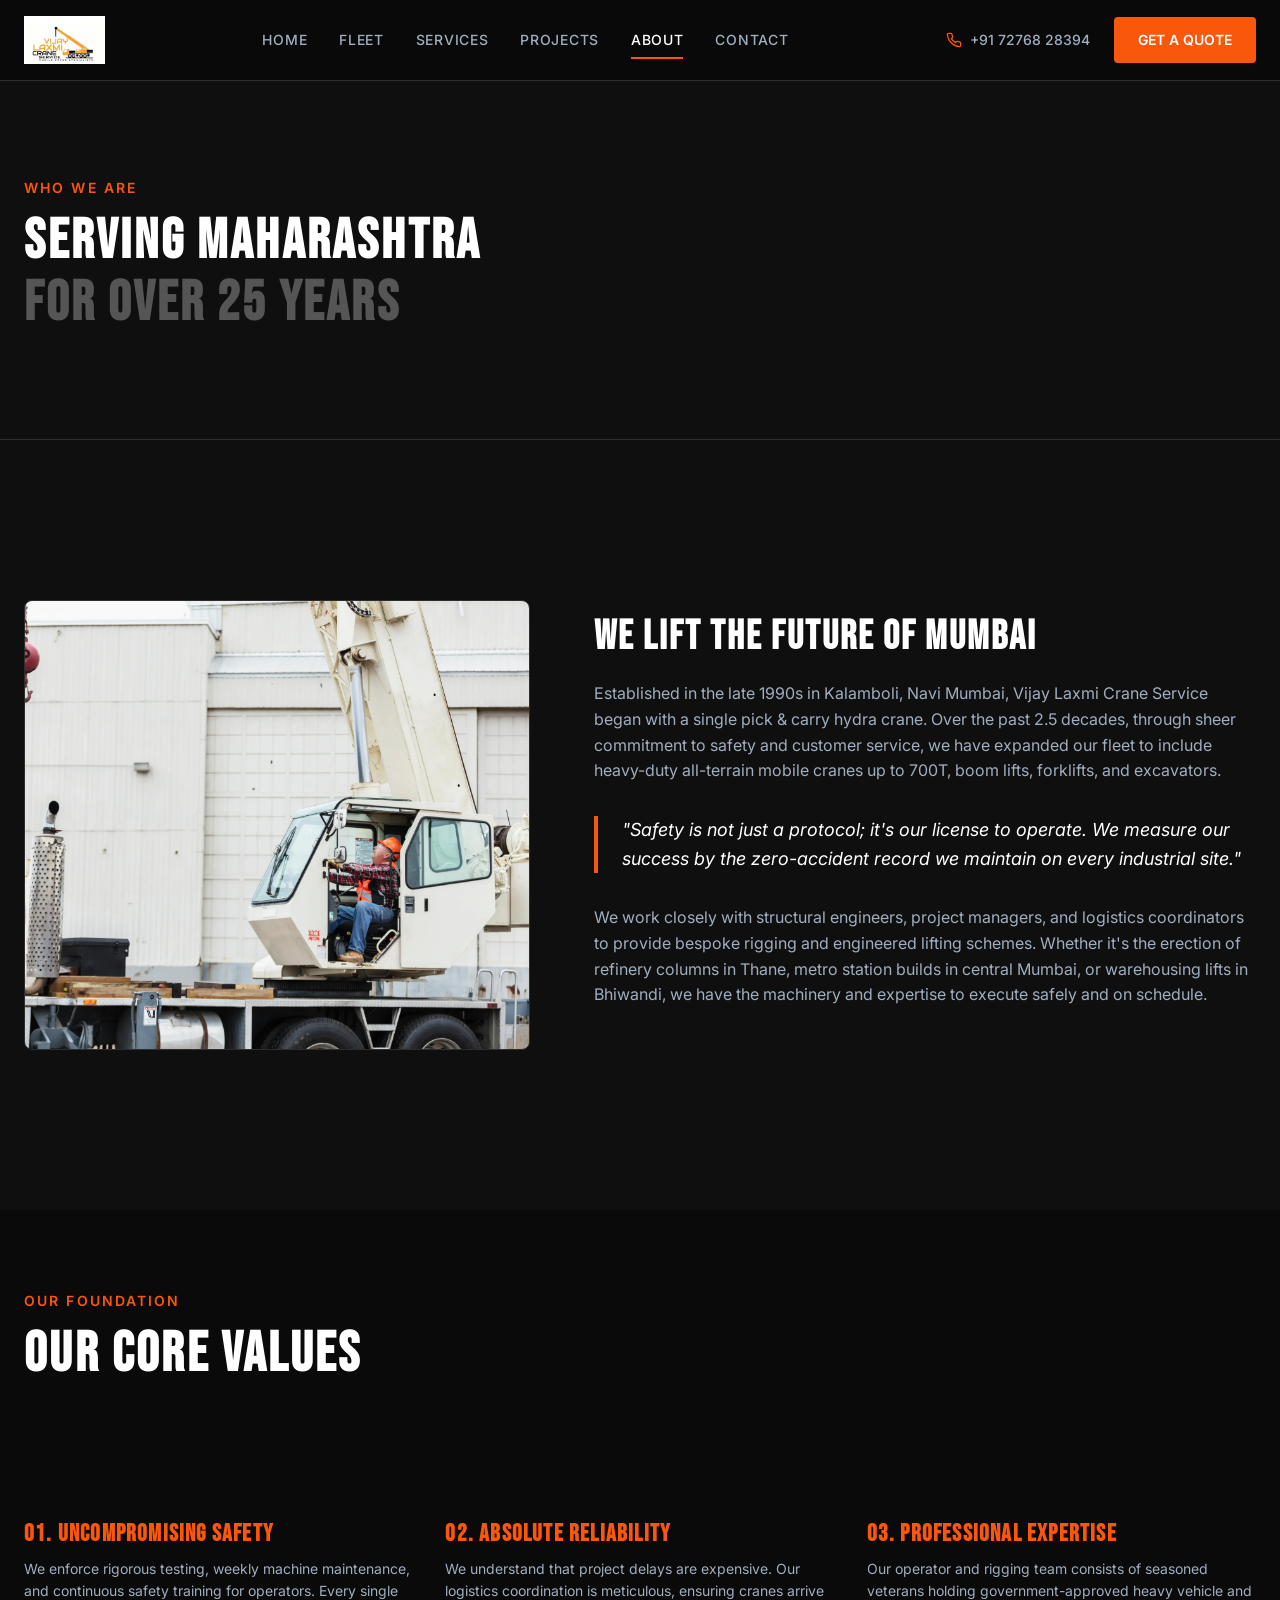
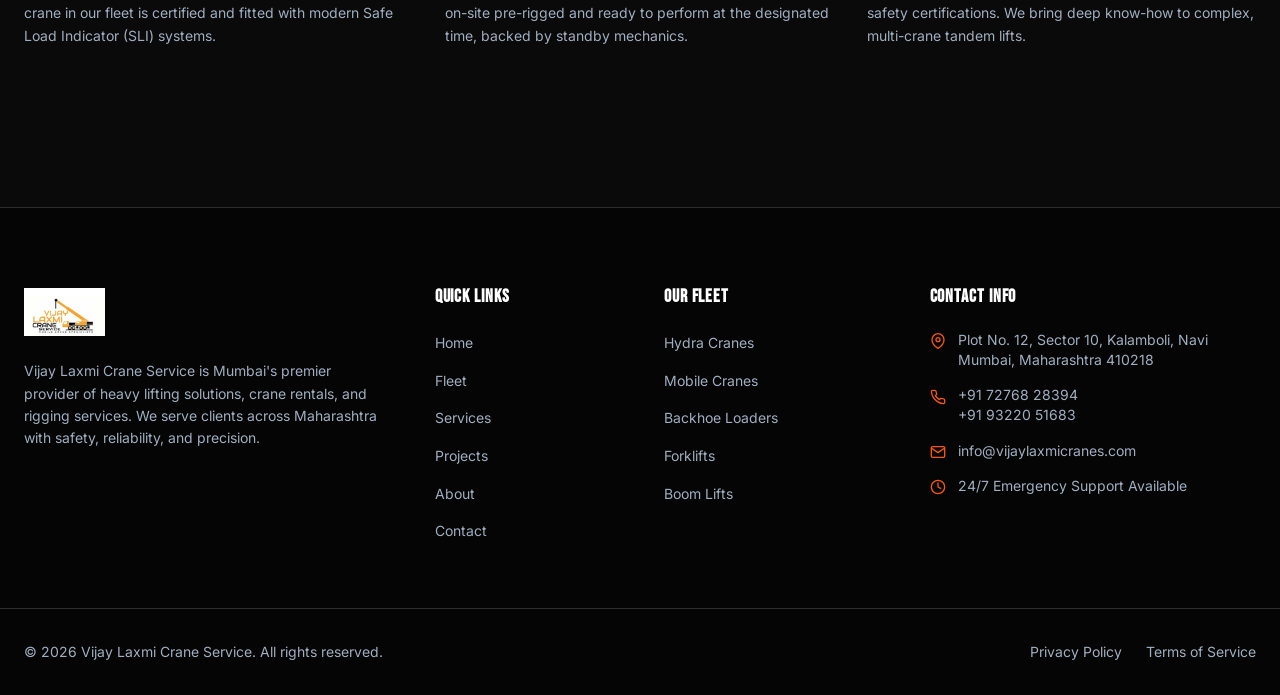
==== about.html @ 98cd4d0c "first commit" ====
<!DOCTYPE html>
<html lang="en">
<head>
    <meta charset="UTF-8">
    <meta name="viewport" content="width=device-width, initial-scale=1.0">
    <title>About Us — Vijay Laxmi Crane Service Mumbai</title>
    <meta name="description" content="Learn more about Vijay Laxmi Crane Service. Serving Mumbai & Maharashtra with premium crane hire and rigging solutions for over 25 years.">
    <link rel="stylesheet" href="style.css">
</head>
<body>

    <!-- Header -->
    <header>
        <div class="container header-container">
            <a href="index.html" class="logo-link">
                <img src="images/horizontal.png" alt="Vijay Laxmi Crane Service Logo">
            </a>
            
            <nav class="nav-menu">
                <a href="index.html" class="nav-link">Home</a>
                <a href="fleet.html" class="nav-link">Fleet</a>
                <a href="services.html" class="nav-link">Services</a>
                <a href="projects.html" class="nav-link">Projects</a>
                <a href="about.html" class="nav-link active">About</a>
                <a href="contact.html" class="nav-link">Contact</a>
            </nav>

            <div class="header-actions">
                <a href="tel:+917276828394" class="phone-link">
                    <svg xmlns="http://www.w3.org/2000/svg" width="16" height="16" viewBox="0 0 24 24" fill="none" stroke="currentColor" stroke-width="2" stroke-linecap="round" stroke-linejoin="round">
                        <path d="M22 16.92v3a2 2 0 0 1-2.18 2 19.79 19.79 0 0 1-8.63-3.07 19.5 19.5 0 0 1-6-6 19.79 19.79 0 0 1-3.07-8.67A2 2 0 0 1 4.11 2h3a2 2 0 0 1 2 1.72 12.84 12.84 0 0 0 .7 2.81 2 2 0 0 1-.45 2.11L8.09 9.91a16 16 0 0 0 6 6l1.27-1.27a2 2 0 0 1 2.11-.45 12.84 12.84 0 0 0 2.81.7A2 2 0 0 1 22 16.92z"></path>
                    </svg>
                    <span>+91 72768 28394</span>
                </a>
                <a href="contact.html" class="btn btn-primary hidden-md">Get a Quote</a>
                <button class="menu-toggle" aria-label="Toggle menu">
                    <span></span>
                    <span></span>
                    <span></span>
                </button>
            </div>
        </div>
    </header>

    <!-- Mobile Drawer Nav -->
    <div class="mobile-nav">
        <a href="index.html" class="nav-link">Home</a>
        <a href="fleet.html" class="nav-link">Fleet</a>
        <a href="services.html" class="nav-link">Services</a>
        <a href="projects.html" class="nav-link">Projects</a>
        <a href="about.html" class="nav-link active">About</a>
        <a href="contact.html" class="nav-link">Contact</a>
        <a href="contact.html" class="btn btn-primary">Get a Quote</a>
        <a href="tel:+917276828394" class="phone-link">
            <svg xmlns="http://www.w3.org/2000/svg" width="16" height="16" viewBox="0 0 24 24" fill="none" stroke="currentColor" stroke-width="2" stroke-linecap="round" stroke-linejoin="round">
                <path d="M22 16.92v3a2 2 0 0 1-2.18 2 19.79 19.79 0 0 1-8.63-3.07 19.5 19.5 0 0 1-6-6 19.79 19.79 0 0 1-3.07-8.67A2 2 0 0 1 4.11 2h3a2 2 0 0 1 2 1.72 12.84 12.84 0 0 0 .7 2.81 2 2 0 0 1-.45 2.11L8.09 9.91a16 16 0 0 0 6 6l1.27-1.27a2 2 0 0 1 2.11-.45 12.84 12.84 0 0 0 2.81.7A2 2 0 0 1 22 16.92z"></path>
            </svg>
            <span>+91 72768 28394</span>
        </a>
    </div>

    <!-- About Hero Section -->
    <section class="fleet-hero">
        <div class="container">
            <p class="section-subtitle">Who We Are</p>
            <h1 class="section-title">Serving Maharashtra<br><span>For Over 25 Years</span></h1>
        </div>
    </section>

    <!-- About Grid -->
    <section>
        <div class="container">
            <div class="about-grid">
                <div class="about-img-frame">
                    <img src="images/1455754923.webp" alt="Vijay Laxmi mobile crane in action">
                </div>
                <div class="about-info">
                    <h3>We Lift the Future of Mumbai</h3>
                    <p>Established in the late 1990s in Kalamboli, Navi Mumbai, Vijay Laxmi Crane Service began with a single pick & carry hydra crane. Over the past 2.5 decades, through sheer commitment to safety and customer service, we have expanded our fleet to include heavy-duty all-terrain mobile cranes up to 700T, boom lifts, forklifts, and excavators.</p>
                    
                    <blockquote>
                        "Safety is not just a protocol; it's our license to operate. We measure our success by the zero-accident record we maintain on every industrial site."
                    </blockquote>
                    
                    <p>We work closely with structural engineers, project managers, and logistics coordinators to provide bespoke rigging and engineered lifting schemes. Whether it's the erection of refinery columns in Thane, metro station builds in central Mumbai, or warehousing lifts in Bhiwandi, we have the machinery and expertise to execute safely and on schedule.</p>
                </div>
            </div>
        </div>
    </section>

    <!-- Core Values Section -->
    <section style="background-color: #0a0a0a;">
        <div class="container">
            <div class="text-center mb-14">
                <p class="section-subtitle">Our Foundation</p>
                <h2 class="section-title">Our Core Values</h2>
            </div>
            
            <div class="values-grid">
                <!-- Value 1 -->
                <div class="value-item">
                    <h4 class="text-primary">01. Uncompromising Safety</h4>
                    <p>We enforce rigorous testing, weekly machine maintenance, and continuous safety training for operators. Every single crane in our fleet is certified and fitted with modern Safe Load Indicator (SLI) systems.</p>
                </div>
                <!-- Value 2 -->
                <div class="value-item">
                    <h4 class="text-primary">02. absolute reliability</h4>
                    <p>We understand that project delays are expensive. Our logistics coordination is meticulous, ensuring cranes arrive on-site pre-rigged and ready to perform at the designated time, backed by standby mechanics.</p>
                </div>
                <!-- Value 3 -->
                <div class="value-item">
                    <h4 class="text-primary">03. Professional Expertise</h4>
                    <p>Our operator and rigging team consists of seasoned veterans holding government-approved heavy vehicle and safety certifications. We bring deep know-how to complex, multi-crane tandem lifts.</p>
                </div>
            </div>
        </div>
    </section>

    <!-- Footer -->
    <footer>
        <div class="container footer-grid">
            <div class="footer-col footer-col-about">
                <img src="images/horizontal.png" alt="Vijay Laxmi Crane Service">
                <p class="footer-about-text">Vijay Laxmi Crane Service is Mumbai's premier provider of heavy lifting solutions, crane rentals, and rigging services. We serve clients across Maharashtra with safety, reliability, and precision.</p>
            </div>
            
            <div class="footer-col">
                <h5>Quick Links</h5>
                <ul class="footer-links">
                    <li><a href="index.html">Home</a></li>
                    <li><a href="fleet.html">Fleet</a></li>
                    <li><a href="services.html">Services</a></li>
                    <li><a href="projects.html">Projects</a></li>
                    <li><a href="about.html">About</a></li>
                    <li><a href="contact.html">Contact</a></li>
                </ul>
            </div>

            <div class="footer-col">
                <h5>Our Fleet</h5>
                <ul class="footer-links">
                    <li><a href="fleet.html">Hydra Cranes</a></li>
                    <li><a href="fleet.html">Mobile Cranes</a></li>
                    <li><a href="fleet.html">Backhoe Loaders</a></li>
                    <li><a href="fleet.html">Forklifts</a></li>
                    <li><a href="fleet.html">Boom Lifts</a></li>
                </ul>
            </div>

            <div class="footer-col">
                <h5>Contact Info</h5>
                <div class="footer-contact-info">
                    <div class="contact-info-item">
                        <svg xmlns="http://www.w3.org/2000/svg" width="16" height="16" viewBox="0 0 24 24" fill="none" stroke="currentColor" stroke-width="2" stroke-linecap="round" stroke-linejoin="round">
                            <path d="M21 10c0 7-9 13-9 13s-9-6-9-13a9 9 0 0 1 18 0z"></path>
                            <circle cx="12" cy="10" r="3"></circle>
                        </svg>
                        <span>Plot No. 12, Sector 10, Kalamboli, Navi Mumbai, Maharashtra 410218</span>
                    </div>
                    <div class="contact-info-item">
                        <svg xmlns="http://www.w3.org/2000/svg" width="16" height="16" viewBox="0 0 24 24" fill="none" stroke="currentColor" stroke-width="2" stroke-linecap="round" stroke-linejoin="round">
                            <path d="M22 16.92v3a2 2 0 0 1-2.18 2 19.79 19.79 0 0 1-8.63-3.07 19.5 19.5 0 0 1-6-6 19.79 19.79 0 0 1-3.07-8.67A2 2 0 0 1 4.11 2h3a2 2 0 0 1 2 1.72 12.84 12.84 0 0 0 .7 2.81 2 2 0 0 1-.45 2.11L8.09 9.91a16 16 0 0 0 6 6l1.27-1.27a2 2 0 0 1 2.11-.45 12.84 12.84 0 0 0 2.81.7A2 2 0 0 1 22 16.92z"></path>
                        </svg>
                        <span>
                            <a href="tel:+917276828394">+91 72768 28394</a><br>
                            <a href="tel:+919322051683">+91 93220 51683</a>
                        </span>
                    </div>
                    <div class="contact-info-item">
                        <svg xmlns="http://www.w3.org/2000/svg" width="16" height="16" viewBox="0 0 24 24" fill="none" stroke="currentColor" stroke-width="2" stroke-linecap="round" stroke-linejoin="round">
                            <path d="M4 4h16c1.1 0 2 .9 2 2v12c0 1.1-.9 2-2 2H4c-1.1 0-2-.9-2-2V6c0-1.1.9-2 2-2z"></path>
                            <polyline points="22,6 12,13 2,6"></polyline>
                        </svg>
                        <span><a href="mailto:info@vijaylaxmicranes.com">info@vijaylaxmicranes.com</a></span>
                    </div>
                    <div class="contact-info-item">
                        <svg xmlns="http://www.w3.org/2000/svg" width="16" height="16" viewBox="0 0 24 24" fill="none" stroke="currentColor" stroke-width="2" stroke-linecap="round" stroke-linejoin="round">
                            <circle cx="12" cy="12" r="10"></circle>
                            <polyline points="12 6 12 12 16 14"></polyline>
                        </svg>
                        <span>24/7 Emergency Support Available</span>
                    </div>
                </div>
            </div>
        </div>

        <div class="container footer-bottom">
            <div class="copyright">
                &copy; 2026 Vijay Laxmi Crane Service. All rights reserved.
            </div>
            <div class="footer-legal-links">
                <a href="#">Privacy Policy</a>
                <a href="#">Terms of Service</a>
            </div>
        </div>
    </footer>

    <script src="main.js"></script>
</body>
</html>
---- style.css ----
@import url('https://fonts.googleapis.com/css2?family=Bebas+Neue&family=Inter:wght@300;400;500;600;700;900&display=swap');

:root {
    /* Color Palette */
    --background-color: #0f0f0f;
    --foreground-color: #f5f5f5;
    --card-color: #1a1a1a;
    --card-hover-color: #222222;
    --primary-color: #f9570c;
    --primary-hover: #ea580c;
    --primary-light: rgba(249, 87, 12, 0.1);
    --border-color: #2d2d2d;
    --muted-color: #1c1c1c;
    --muted-foreground: #a0aec0;
    --white: #ffffff;
    
    /* Fonts */
    --font-sans: 'Inter', -apple-system, BlinkMacSystemFont, sans-serif;
    --font-heading: 'Bebas Neue', sans-serif;
    
    /* Transitions */
    --transition-fast: 0.2s ease;
    --transition-normal: 0.3s ease;
    --transition-slow: 0.5s ease;
}

/* Reset */
*, *::before, *::after {
    box-sizing: border-box;
    margin: 0;
    padding: 0;
}

html {
    scroll-behavior: smooth;
    font-size: 16px;
    height: 100%;
}

body {
    background-color: var(--background-color);
    color: var(--foreground-color);
    font-family: var(--font-sans);
    line-height: 1.6;
    overflow-x: hidden;
    min-height: 100vh;
    display: flex;
    flex-direction: column;
}

/* Typography */
h1, h2, h3, h4, h5, h6 {
    font-family: var(--font-heading);
    letter-spacing: 0.05em;
    text-transform: uppercase;
    line-height: 1;
    color: var(--white);
}

a {
    color: inherit;
    text-decoration: none;
    transition: color var(--transition-fast);
}

img {
    max-width: 100%;
    height: auto;
    display: block;
}

/* Common Layout Elements */
.container {
    width: 100%;
    max-width: 1280px;
    margin: 0 auto;
    padding: 0 1.5rem;
}

section {
    padding: 5rem 0;
    position: relative;
}

/* Header & Navigation */
header {
    position: sticky;
    top: 0;
    z-index: 1000;
    background-color: rgba(10, 10, 10, 0.95);
    backdrop-filter: blur(12px);
    border-bottom: 1px solid var(--border-color);
    transition: background var(--transition-fast);
}

.header-container {
    display: flex;
    height: 5rem;
    align-items: center;
    justify-content: space-between;
}

.logo-link img {
    height: 3rem;
    width: auto;
    object-fit: contain;
}

.nav-menu {
    display: flex;
    align-items: center;
    gap: 2rem;
}

.nav-link {
    font-size: 0.875rem;
    font-weight: 500;
    letter-spacing: 0.05em;
    color: var(--muted-foreground);
    position: relative;
    padding: 0.5rem 0;
    text-transform: uppercase;
}

.nav-link:hover, .nav-link.active {
    color: var(--white);
}

.nav-link::after {
    content: '';
    position: absolute;
    bottom: 0;
    left: 0;
    width: 0;
    height: 2px;
    background-color: var(--primary-color);
    transition: width var(--transition-normal);
}

.nav-link:hover::after, .nav-link.active::after {
    width: 100%;
}

.header-actions {
    display: flex;
    align-items: center;
    gap: 1.5rem;
}

.phone-link {
    display: flex;
    align-items: center;
    gap: 0.5rem;
    font-size: 0.875rem;
    color: var(--muted-foreground);
    font-weight: 500;
}

.phone-link:hover {
    color: var(--white);
}

.phone-link svg {
    color: var(--primary-color);
}

/* Buttons */
.btn {
    display: inline-flex;
    align-items: center;
    justify-content: center;
    gap: 0.5rem;
    padding: 0.75rem 1.5rem;
    font-size: 0.875rem;
    font-weight: 600;
    border-radius: 4px;
    cursor: pointer;
    transition: all var(--transition-fast);
    border: none;
    text-transform: uppercase;
}

.btn-primary {
    background-color: var(--primary-color);
    color: var(--white);
}

.btn-primary:hover {
    background-color: var(--primary-hover);
}

.btn-outline {
    background-color: transparent;
    border: 2px solid rgba(255, 255, 255, 0.3);
    color: var(--white);
}

.btn-outline:hover {
    border-color: var(--white);
}

.btn-large {
    padding: 1rem 2rem;
    font-size: 1rem;
}

/* Hamburger Menu Icon */
.menu-toggle {
    display: none;
    background: none;
    border: none;
    cursor: pointer;
    padding: 0.5rem;
    position: relative;
    width: 38px;
    height: 38px;
    z-index: 1001;
}

.menu-toggle span {
    display: block;
    position: absolute;
    height: 2px;
    width: 22px;
    background-color: var(--muted-foreground);
    border-radius: 2px;
    opacity: 1;
    left: 8px;
    transform: rotate(0deg);
    transition: transform 0.25s ease-in-out, top 0.25s ease-in-out, opacity 0.25s ease-in-out, background-color 0.25s ease-in-out;
}

.menu-toggle span:nth-child(1) {
    top: 11px;
}

.menu-toggle span:nth-child(2) {
    top: 18px;
}

.menu-toggle span:nth-child(3) {
    top: 25px;
}

.menu-toggle:hover span {
    background-color: var(--white);
}

.menu-toggle.open span {
    background-color: var(--white);
}

.menu-toggle.open span:nth-child(1) {
    top: 18px;
    transform: rotate(45deg);
}

.menu-toggle.open span:nth-child(2) {
    opacity: 0;
    transform: translateX(-10px);
}

.menu-toggle.open span:nth-child(3) {
    top: 18px;
    transform: rotate(-45deg);
}

/* Mobile Nav Drawer */
.mobile-nav {
    position: fixed;
    top: 5rem;
    left: 0;
    width: 100%;
    height: calc(100vh - 5rem);
    background-color: rgba(10, 10, 10, 0.98);
    backdrop-filter: blur(20px);
    z-index: 999;
    padding: 2.5rem 2rem;
    display: flex;
    flex-direction: column;
    gap: 1.5rem;
    opacity: 0;
    pointer-events: none;
    transform: translateY(-20px);
    transition: transform 0.4s cubic-bezier(0.16, 1, 0.3, 1), opacity 0.4s cubic-bezier(0.16, 1, 0.3, 1);
    border-top: 1px solid var(--border-color);
}

.mobile-nav.open {
    opacity: 1;
    pointer-events: auto;
    transform: translateY(0);
}

.mobile-nav .nav-link {
    font-size: 1.5rem;
    font-family: var(--font-heading);
    letter-spacing: 0.05em;
    padding: 0.5rem 0;
    border-bottom: 1px solid rgba(255, 255, 255, 0.03);
    opacity: 0;
    transform: translateY(15px);
    transition: transform 0.4s cubic-bezier(0.16, 1, 0.3, 1), opacity 0.4s cubic-bezier(0.16, 1, 0.3, 1), color var(--transition-fast);
}

.mobile-nav .nav-link:hover, .mobile-nav .nav-link.active {
    color: var(--primary-color);
}

.mobile-nav .btn {
    opacity: 0;
    transform: translateY(15px);
    transition: transform 0.4s cubic-bezier(0.16, 1, 0.3, 1), opacity 0.4s cubic-bezier(0.16, 1, 0.3, 1), background-color var(--transition-fast);
    margin-top: 1rem;
}

.mobile-nav .phone-link {
    margin-top: auto;
    font-size: 1.125rem;
    padding: 1.5rem 0 0;
    border-top: 1px solid var(--border-color);
    opacity: 0;
    transform: translateY(15px);
    transition: transform 0.4s cubic-bezier(0.16, 1, 0.3, 1), opacity 0.4s cubic-bezier(0.16, 1, 0.3, 1);
}

/* Staggered load animation when open */
.mobile-nav.open .nav-link,
.mobile-nav.open .btn,
.mobile-nav.open .phone-link {
    opacity: 1;
    transform: translateY(0);
}

.mobile-nav.open .nav-link:nth-child(1) { transition-delay: 0.05s; }
.mobile-nav.open .nav-link:nth-child(2) { transition-delay: 0.1s; }
.mobile-nav.open .nav-link:nth-child(3) { transition-delay: 0.15s; }
.mobile-nav.open .nav-link:nth-child(4) { transition-delay: 0.2s; }
.mobile-nav.open .nav-link:nth-child(5) { transition-delay: 0.25s; }
.mobile-nav.open .nav-link:nth-child(6) { transition-delay: 0.3s; }
.mobile-nav.open .btn { transition-delay: 0.35s; }
.mobile-nav.open .phone-link { transition-delay: 0.4s; }

/* Hero Section */
.hero {
    min-height: 90vh;
    display: flex;
    align-items: center;
    position: relative;
    overflow: hidden;
    padding: 8rem 0;
}

.hero-bg {
    position: absolute;
    inset: 0;
    z-index: 1;
}

.hero-bg img {
    width: 100%;
    height: 100%;
    object-fit: cover;
}

.hero-overlay {
    position: absolute;
    inset: 0;
    background: linear-gradient(to right, rgba(0, 0, 0, 0.9) 20%, rgba(0, 0, 0, 0.7) 60%, rgba(0, 0, 0, 0.4) 100%);
    z-index: 2;
}

.hero-overlay-bottom {
    position: absolute;
    inset: 0;
    background: linear-gradient(to top, rgba(15, 15, 15, 0.8) 0%, transparent 50%);
    z-index: 2;
}

.hero-watermark {
    position: absolute;
    right: 2rem;
    top: 50%;
    transform: translateY(-50%);
    font-size: 22vw;
    font-family: var(--font-heading);
    font-weight: 900;
    color: rgba(255, 255, 255, 0.025);
    line-height: 1;
    user-select: none;
    pointer-events: none;
    z-index: 2;
}

.hero-content {
    position: relative;
    z-index: 3;
    max-width: 800px;
}

.hero-badge {
    display: inline-flex;
    align-items: center;
    gap: 0.5rem;
    background-color: rgba(249, 87, 12, 0.2);
    border: 1px solid rgba(249, 87, 12, 0.4);
    border-radius: 4px;
    padding: 0.375rem 0.75rem;
    margin-bottom: 1.5rem;
}

.hero-badge-dot {
    width: 0.5rem;
    height: 0.5rem;
    border-radius: 50%;
    background-color: var(--primary-color);
}

.hero-badge-text {
    color: var(--primary-color);
    font-size: 0.75rem;
    font-weight: 600;
    letter-spacing: 0.1em;
    text-transform: uppercase;
}

.hero-title {
    font-size: 3.5rem;
    font-weight: 900;
    color: var(--white);
    line-height: 1;
    margin-bottom: 1.5rem;
}

@media (min-width: 768px) {
    .hero-title {
        font-size: 5rem;
    }
}

@media (min-width: 1024px) {
    .hero-title {
        font-size: 6rem;
    }
}

.hero-title span {
    color: var(--primary-color);
}

.hero-description {
    color: var(--muted-foreground);
    font-size: 1.125rem;
    line-height: 1.6;
    margin-bottom: 2.5rem;
    max-width: 600px;
}

.hero-actions {
    display: flex;
    flex-direction: column;
    gap: 1rem;
}

@media (min-width: 576px) {
    .hero-actions {
        flex-direction: row;
    }
}

.scroll-indicator {
    position: absolute;
    bottom: 2rem;
    left: 50%;
    transform: translateX(-50%);
    display: flex;
    flex-direction: column;
    align-items: center;
    gap: 0.5rem;
    z-index: 3;
}

.scroll-indicator span {
    font-size: 0.75rem;
    color: var(--muted-foreground);
    text-transform: uppercase;
    letter-spacing: 0.15em;
}

.scroll-line {
    width: 2px;
    height: 2rem;
    background: linear-gradient(to bottom, var(--primary-color), transparent);
    animation: scrollMove 2s infinite ease-in-out;
}

@keyframes scrollMove {
    0% { transform: translateY(0); opacity: 0; }
    50% { opacity: 1; }
    100% { transform: translateY(10px); opacity: 0; }
}

/* Stats Section */
.stats-section {
    background-color: var(--muted);
    border-top: 1px solid var(--border-color);
    border-bottom: 1px solid var(--border-color);
    padding: 3rem 0;
}

.stats-grid {
    display: grid;
    grid-template-columns: repeat(2, 1fr);
    gap: 2rem;
}

@media (min-width: 992px) {
    .stats-grid {
        grid-template-columns: repeat(4, 1fr);
    }
}

.stat-item {
    text-align: center;
}

.stat-number {
    font-size: 3rem;
    font-weight: 900;
    color: var(--primary-color);
    line-height: 1;
    margin-bottom: 0.5rem;
}

@media (min-width: 768px) {
    .stat-number {
        font-size: 3.5rem;
    }
}

.stat-label {
    font-size: 0.875rem;
    text-transform: uppercase;
    letter-spacing: 0.05em;
    color: var(--muted-foreground);
}

/* Section Header */
.section-subtitle {
    color: var(--primary-color);
    font-size: 0.875rem;
    font-weight: 600;
    letter-spacing: 0.15em;
    text-transform: uppercase;
    margin-bottom: 0.75rem;
}

.section-title {
    font-size: 2.5rem;
    font-weight: 900;
    line-height: 1.1;
    margin-bottom: 3.5rem;
}

@media (min-width: 768px) {
    .section-title {
        font-size: 3.5rem;
    }
}

.section-title span {
    color: #555555;
}

/* Fleet / Machinery Grid */
.fleet-watermark {
    position: absolute;
    left: -2rem;
    top: 50%;
    transform: translateY(-50%) rotate(90deg);
    font-size: 18vw;
    font-family: var(--font-heading);
    font-weight: 900;
    color: rgba(255, 255, 255, 0.015);
    line-height: 1;
    user-select: none;
    pointer-events: none;
    transform-origin: left center;
}

.fleet-grid {
    display: grid;
    grid-template-columns: 1fr;
    gap: 1.5rem;
}

@media (min-width: 768px) {
    .fleet-grid {
        grid-template-columns: repeat(2, 1fr);
    }
}

@media (min-width: 1024px) {
    .fleet-grid {
        grid-template-columns: repeat(3, 1fr);
    }
}

.fleet-card {
    background-color: var(--card-color);
    border: 1px solid var(--border-color);
    border-radius: 8px;
    overflow: hidden;
    transition: all var(--transition-normal);
    display: flex;
    flex-direction: column;
}

.fleet-card:hover {
    border-color: rgba(249, 87, 12, 0.5);
    transform: translateY(-5px);
}

.card-img-container {
    height: 13rem;
    position: relative;
    overflow: hidden;
}

.card-img-container img {
    width: 100%;
    height: 100%;
    object-fit: cover;
    transition: transform var(--transition-slow);
}

.fleet-card:hover .card-img-container img {
    transform: scale(1.05);
}

.card-overlay {
    position: absolute;
    inset: 0;
    background: linear-gradient(to top, rgba(0, 0, 0, 0.8), rgba(0, 0, 0, 0.2), transparent);
}

.card-badge {
    position: absolute;
    top: 0.75rem;
    right: 0.75rem;
    background-color: var(--primary-color);
    color: var(--white);
    font-size: 0.75rem;
    font-weight: 700;
    padding: 0.25rem 0.625rem;
    border-radius: 4px;
}

.card-content {
    padding: 1.5rem;
    display: flex;
    flex-direction: column;
    flex-grow: 1;
}

.card-title {
    font-size: 1.25rem;
    font-weight: 700;
    margin-bottom: 0.25rem;
    font-family: var(--font-heading);
}

.card-subtitle {
    color: var(--primary-color);
    font-size: 0.875rem;
    font-weight: 600;
    margin-bottom: 0.5rem;
}

.card-description {
    color: var(--muted-foreground);
    font-size: 0.875rem;
    margin-bottom: 1.25rem;
    flex-grow: 1;
}

.card-link {
    color: var(--primary-color);
    font-size: 0.875rem;
    font-weight: 600;
    display: inline-flex;
    align-items: center;
    gap: 0.5rem;
}

.card-link:hover {
    color: var(--primary-hover);
}

.card-link svg {
    transition: transform var(--transition-fast);
}

.card-link:hover svg {
    transform: translateX(4px);
}

/* Orange Expert Card */
.expert-card {
    background-color: var(--primary-color);
    border-radius: 8px;
    padding: 2rem;
    display: flex;
    flex-direction: column;
    justify-content: space-between;
    min-height: 13rem;
}

.expert-subtitle {
    color: rgba(255, 255, 255, 0.8);
    font-size: 0.875rem;
    font-weight: 600;
    letter-spacing: 0.1em;
    text-transform: uppercase;
    margin-bottom: 0.5rem;
}

.expert-title {
    color: var(--white);
    font-size: 1.75rem;
    font-weight: 900;
    line-height: 1.2;
}

.expert-btn {
    align-self: flex-start;
    background-color: var(--white);
    color: var(--primary-color);
    margin-top: 1.5rem;
}

.expert-btn:hover {
    background-color: #f0f0f0;
}

/* Services Section */
.services-watermark {
    position: absolute;
    right: -2rem;
    top: 0;
    font-size: 15vw;
    font-family: var(--font-heading);
    font-weight: 900;
    color: rgba(255, 255, 255, 0.02);
    line-height: 1;
    user-select: none;
    pointer-events: none;
    transform: translateX(20%);
}

.services-layout {
    display: grid;
    grid-template-columns: 1fr;
    gap: 4rem;
}

@media (min-width: 992px) {
    .services-layout {
        grid-template-columns: 1.2fr 1.8fr;
        align-items: start;
    }
}

.services-left {
    position: sticky;
    top: 7rem;
}

.services-left p {
    color: var(--muted-foreground);
    margin-bottom: 2rem;
}

.services-list {
    display: grid;
    gap: 1.5rem;
}

.services-item {
    border-left: 2px solid var(--primary-color);
    padding-left: 1.25rem;
    padding-top: 0.25rem;
    padding-bottom: 0.25rem;
}

.services-item h4 {
    color: var(--white);
    font-size: 1.125rem;
    font-weight: 600;
    margin-bottom: 0.25rem;
    font-family: var(--font-sans);
    text-transform: none;
    letter-spacing: normal;
}

.services-item p {
    color: var(--muted-foreground);
    font-size: 0.875rem;
}

/* Why Choose Us Section */
.why-grid {
    display: grid;
    grid-template-columns: 1fr;
    gap: 1.5rem;
}

@media (min-width: 576px) {
    .why-grid {
        grid-template-columns: repeat(2, 1fr);
    }
}

@media (min-width: 992px) {
    .why-grid {
        grid-template-columns: repeat(4, 1fr);
    }
}

.why-card {
    background-color: var(--card-color);
    border: 1px solid var(--border-color);
    border-radius: 8px;
    padding: 1.75rem;
    transition: border-color var(--transition-fast);
}

.why-card:hover {
    border-color: rgba(249, 87, 12, 0.4);
}

.why-icon {
    width: 3rem;
    height: 3rem;
    background-color: rgba(249, 87, 12, 0.1);
    border-radius: 4px;
    display: flex;
    align-items: center;
    justify-content: center;
    color: var(--primary-color);
    margin-bottom: 1.5rem;
}

.why-title {
    font-size: 1.25rem;
    font-weight: 700;
    margin-bottom: 0.5rem;
}

.why-description {
    color: var(--muted-foreground);
    font-size: 0.875rem;
}

/* Call To Action Banner */
.cta-banner {
    position: relative;
    padding: 6rem 0;
    background-color: #0b0b0b;
    border-top: 1px solid var(--border-color);
    border-bottom: 1px solid var(--border-color);
    text-align: center;
    overflow: hidden;
}

.cta-watermark {
    position: absolute;
    right: 2rem;
    bottom: -2rem;
    font-size: 20vw;
    font-family: var(--font-heading);
    font-weight: 900;
    color: rgba(255, 255, 255, 0.015);
    line-height: 1;
    user-select: none;
    pointer-events: none;
}

.cta-container {
    max-width: 700px;
    margin: 0 auto;
    position: relative;
    z-index: 2;
}

.cta-subtitle {
    color: var(--primary-color);
    font-size: 0.875rem;
    font-weight: 600;
    letter-spacing: 0.15em;
    text-transform: uppercase;
    margin-bottom: 0.75rem;
}

.cta-title {
    font-size: 3rem;
    font-weight: 900;
    margin-bottom: 1rem;
}

.cta-text {
    color: var(--muted-foreground);
    margin-bottom: 2.5rem;
}

.cta-buttons {
    display: flex;
    flex-direction: column;
    justify-content: center;
    gap: 1rem;
}

@media (min-width: 576px) {
    .cta-buttons {
        flex-direction: row;
    }
}

/* Footer styling */
footer {
    background-color: #050505;
    padding: 5rem 0 2rem;
    border-top: 1px solid var(--border-color);
    margin-top: auto;
}

.footer-grid {
    display: grid;
    grid-template-columns: 1fr;
    gap: 3rem;
    margin-bottom: 4rem;
}

@media (min-width: 768px) {
    .footer-grid {
        grid-template-columns: repeat(2, 1fr);
    }
}

@media (min-width: 992px) {
    .footer-grid {
        grid-template-columns: 2fr 1fr 1.2fr 1.8fr;
    }
}

.footer-col-about img {
    height: 3rem;
    margin-bottom: 1.5rem;
}

.footer-about-text {
    color: var(--muted-foreground);
    font-size: 0.875rem;
    margin-bottom: 1.5rem;
}

.footer-col h5 {
    font-size: 1.125rem;
    margin-bottom: 1.5rem;
    letter-spacing: 0.05em;
}

.footer-links {
    list-style: none;
    display: flex;
    flex-direction: column;
    gap: 0.75rem;
}

.footer-links a {
    color: var(--muted-foreground);
    font-size: 0.875rem;
}

.footer-links a:hover {
    color: var(--white);
}

.footer-contact-info {
    display: flex;
    flex-direction: column;
    gap: 1rem;
}

.contact-info-item {
    display: flex;
    gap: 0.75rem;
    font-size: 0.875rem;
    color: var(--muted-foreground);
    line-height: 1.4;
}

.contact-info-item svg {
    color: var(--primary-color);
    flex-shrink: 0;
    margin-top: 0.2rem;
}

.contact-info-item a:hover {
    color: var(--white);
}

.footer-bottom {
    border-top: 1px solid var(--border-color);
    padding-top: 2rem;
    display: flex;
    flex-direction: column;
    gap: 1rem;
    align-items: center;
}

@media (min-width: 768px) {
    .footer-bottom {
        flex-direction: row;
        justify-content: space-between;
    }
}

.copyright {
    color: var(--muted-foreground);
    font-size: 0.875rem;
}

.footer-legal-links {
    display: flex;
    gap: 1.5rem;
}

.footer-legal-links a {
    color: var(--muted-foreground);
    font-size: 0.875rem;
}

.footer-legal-links a:hover {
    color: var(--white);
}

/* Utility styles */
.text-primary {
    color: var(--primary-color) !important;
}

.text-muted {
    color: var(--muted-foreground) !important;
}

.uppercase-heading {
    text-transform: uppercase;
}

/* Modals & Interactivity */
.modal {
    position: fixed;
    inset: 0;
    background-color: rgba(0, 0, 0, 0.8);
    backdrop-filter: blur(8px);
    z-index: 1100;
    display: none;
    align-items: center;
    justify-content: center;
    padding: 1.5rem;
}

.modal.open {
    display: flex;
}

.modal-content {
    background-color: var(--card-color);
    border: 1px solid var(--border-color);
    border-radius: 8px;
    width: 100%;
    max-width: 500px;
    padding: 2rem;
    position: relative;
}

.close-modal {
    position: absolute;
    top: 1rem;
    right: 1rem;
    background: none;
    border: none;
    color: var(--muted-foreground);
    cursor: pointer;
    font-size: 1.5rem;
}

.close-modal:hover {
    color: var(--white);
}

/* Form Styles */
.form-group {
    margin-bottom: 1.25rem;
}

.form-group label {
    display: block;
    font-size: 0.875rem;
    font-weight: 500;
    margin-bottom: 0.5rem;
    color: var(--foreground-color);
}

.form-control {
    width: 100%;
    background-color: var(--muted);
    border: 1px solid var(--border-color);
    border-radius: 4px;
    padding: 0.75rem 1rem;
    color: var(--white);
    font-family: var(--font-sans);
    font-size: 0.875rem;
    transition: border-color var(--transition-fast);
}

.form-control:focus {
    outline: none;
    border-color: var(--primary-color);
}

textarea.form-control {
    resize: vertical;
    min-height: 100px;
}

/* Responsive Hide Utilities */
@media (max-width: 991.98px) {
    .hidden-md {
        display: none !important;
    }
    .menu-toggle {
        display: block;
    }
    .nav-menu {
        display: none;
    }
}

@media (min-width: 992px) {
    .visible-md {
        display: none !important;
    }
}

/* Fleet Page Detailed Layout */
.fleet-hero {
    padding: 6rem 0 3rem;
    border-bottom: 1px solid var(--border-color);
}

.fleet-list-detailed {
    display: flex;
    flex-direction: column;
    gap: 4rem;
    padding: 5rem 0;
}

.fleet-item-detailed {
    display: grid;
    grid-template-columns: 1fr;
    gap: 3rem;
    align-items: center;
}

@media (min-width: 992px) {
    .fleet-item-detailed {
        grid-template-columns: 1.2fr 1.8fr;
    }
    
    .fleet-item-detailed.reverse {
        grid-template-columns: 1.8fr 1.2fr;
    }
    
    .fleet-item-detailed.reverse .fleet-detail-img {
        order: 2;
    }
}

.fleet-detail-img {
    height: 300px;
    border-radius: 8px;
    overflow: hidden;
    border: 1px solid var(--border-color);
}

@media (min-width: 768px) {
    .fleet-detail-img {
        height: 400px;
    }
}

.fleet-detail-img img {
    width: 100%;
    height: 100%;
    object-fit: cover;
}

.fleet-detail-info h3 {
    font-size: 2rem;
    margin-bottom: 0.5rem;
}

.fleet-detail-capacity {
    color: var(--primary-color);
    font-weight: 600;
    font-size: 1.125rem;
    margin-bottom: 1.5rem;
}

.fleet-detail-description {
    color: var(--muted-foreground);
    margin-bottom: 2rem;
}

.spec-table {
    width: 100%;
    border-collapse: collapse;
    margin-bottom: 2rem;
}

.spec-table tr {
    border-bottom: 1px solid var(--border-color);
}

.spec-table td {
    padding: 0.75rem 0;
    font-size: 0.875rem;
}

.spec-table td.spec-label {
    color: var(--muted-foreground);
    font-weight: 500;
    width: 40%;
}

.spec-table td.spec-value {
    color: var(--white);
    font-weight: 600;
}

/* Contact Details Page Layout */
.contact-layout {
    display: grid;
    grid-template-columns: 1fr;
    gap: 4rem;
    padding: 5rem 0;
}

@media (min-width: 992px) {
    .contact-layout {
        grid-template-columns: 1.2fr 1.8fr;
    }
}

.contact-card-sidebar {
    background-color: var(--card-color);
    border: 1px solid var(--border-color);
    border-radius: 8px;
    padding: 2.5rem;
}

.contact-card-sidebar h4 {
    font-size: 1.5rem;
    margin-bottom: 1.5rem;
}

.contact-card-sidebar p {
    color: var(--muted-foreground);
    font-size: 0.875rem;
    margin-bottom: 2.5rem;
}

.contact-form-container {
    background-color: var(--card-color);
    border: 1px solid var(--border-color);
    border-radius: 8px;
    padding: 2.5rem;
}

.contact-form-container h3 {
    font-size: 2rem;
    margin-bottom: 0.5rem;
}

.contact-form-container p {
    color: var(--muted-foreground);
    margin-bottom: 2.5rem;
}

.map-placeholder {
    height: 350px;
    border-radius: 8px;
    overflow: hidden;
    border: 1px solid var(--border-color);
    margin-top: 3rem;
    background-color: var(--muted);
    display: flex;
    flex-direction: column;
    align-items: center;
    justify-content: center;
    color: var(--muted-foreground);
    text-align: center;
    padding: 2rem;
}

.map-placeholder svg {
    color: var(--primary-color);
    margin-bottom: 1rem;
}

/* Gallery Grid Styling */
.gallery-grid {
    display: grid;
    grid-template-columns: 1fr;
    gap: 1.5rem;
    padding: 4rem 0;
}

@media (min-width: 576px) {
    .gallery-grid {
        grid-template-columns: repeat(2, 1fr);
    }
}

@media (min-width: 992px) {
    .gallery-grid {
        grid-template-columns: repeat(3, 1fr);
    }
}

.gallery-item {
    height: 280px;
    position: relative;
    overflow: hidden;
    border-radius: 8px;
    border: 1px solid var(--border-color);
    cursor: pointer;
}

.gallery-item img {
    width: 100%;
    height: 100%;
    object-fit: cover;
    transition: transform var(--transition-slow);
}

.gallery-item:hover img {
    transform: scale(1.05);
}

.gallery-item-overlay {
    position: absolute;
    inset: 0;
    background: linear-gradient(to top, rgba(0, 0, 0, 0.8), rgba(0, 0, 0, 0.2), transparent);
    display: flex;
    flex-direction: column;
    justify-content: flex-end;
    padding: 1.5rem;
    opacity: 0;
    transition: opacity var(--transition-normal);
}

.gallery-item:hover .gallery-item-overlay {
    opacity: 1;
}

.gallery-item-title {
    font-size: 1.25rem;
    color: var(--white);
    margin-bottom: 0.25rem;
}

.gallery-item-category {
    color: var(--primary-color);
    font-size: 0.875rem;
    font-weight: 600;
    text-transform: uppercase;
}

/* Project Cards */
.project-card {
    background-color: var(--card-color);
    border: 1px solid var(--border-color);
    border-radius: 8px;
    overflow: hidden;
    display: flex;
    flex-direction: column;
    transition: border-color var(--transition-fast);
}

.project-card:hover {
    border-color: rgba(249, 87, 12, 0.4);
}

.project-img {
    height: 220px;
}

.project-img img {
    width: 100%;
    height: 100%;
    object-fit: cover;
}

.project-info {
    padding: 1.5rem;
}

.project-meta {
    display: flex;
    justify-content: space-between;
    font-size: 0.75rem;
    color: var(--primary-color);
    font-weight: 600;
    text-transform: uppercase;
    margin-bottom: 0.5rem;
}

.project-title {
    font-size: 1.25rem;
    font-weight: 700;
    margin-bottom: 0.5rem;
}

.project-desc {
    color: var(--muted-foreground);
    font-size: 0.875rem;
}

/* About Details Page */
.about-grid {
    display: grid;
    grid-template-columns: 1fr;
    gap: 4rem;
    align-items: center;
    padding: 5rem 0;
}

@media (min-width: 992px) {
    .about-grid {
        grid-template-columns: 1.3fr 1.7fr;
    }
}

.about-img-frame {
    position: relative;
    border-radius: 8px;
    overflow: hidden;
    border: 1px solid var(--border-color);
    height: 450px;
}

.about-img-frame img {
    width: 100%;
    height: 100%;
    object-fit: cover;
}

.about-info h3 {
    font-size: 2.5rem;
    margin-bottom: 1.5rem;
}

.about-info p {
    color: var(--muted-foreground);
    margin-bottom: 1.5rem;
}

.about-info blockquote {
    border-left: 4px solid var(--primary-color);
    padding-left: 1.5rem;
    margin: 2rem 0;
    font-style: italic;
    color: var(--white);
    font-size: 1.125rem;
}

.values-grid {
    display: grid;
    grid-template-columns: 1fr;
    gap: 2rem;
    padding: 5rem 0;
}

@media (min-width: 768px) {
    .values-grid {
        grid-template-columns: repeat(3, 1fr);
    }
}

.value-item h4 {
    font-size: 1.5rem;
    margin-bottom: 0.75rem;
}

.value-item p {
    color: var(--muted-foreground);
    font-size: 0.875rem;
}

/* Premium Service Cards */
.services-grid {
    display: grid;
    grid-template-columns: 1fr;
    gap: 2rem;
    padding: 3rem 0;
}

@media (min-width: 768px) {
    .services-grid {
        grid-template-columns: repeat(2, 1fr);
    }
}

@media (min-width: 1024px) {
    .services-grid {
        grid-template-columns: repeat(3, 1fr);
    }
}

.service-card {
    background-color: var(--card-color);
    border: 1px solid var(--border-color);
    border-radius: 8px;
    overflow: hidden;
    transition: all var(--transition-normal);
    display: flex;
    flex-direction: column;
}

.service-card:hover {
    border-color: rgba(249, 87, 12, 0.5);
    transform: translateY(-5px);
    box-shadow: 0 10px 30px rgba(0, 0, 0, 0.5);
}

.service-card-img {
    height: 14rem;
    position: relative;
    overflow: hidden;
}

.service-card-img img {
    width: 100%;
    height: 100%;
    object-fit: cover;
    transition: transform var(--transition-slow);
}

.service-card:hover .service-card-img img {
    transform: scale(1.05);
}

.service-card-badge {
    position: absolute;
    top: 1rem;
    right: 1rem;
    background-color: var(--primary-color);
    color: var(--white);
    font-size: 0.75rem;
    font-weight: 700;
    padding: 0.25rem 0.625rem;
    border-radius: 4px;
    text-transform: uppercase;
    z-index: 2;
}

.service-card-content {
    padding: 2.25rem 2rem 2rem;
    display: flex;
    flex-direction: column;
    flex-grow: 1;
    position: relative;
}

.service-icon-wrap {
    width: 3.5rem;
    height: 3.5rem;
    background-color: var(--background-color);
    border: 1px solid var(--border-color);
    border-radius: 50%;
    display: flex;
    align-items: center;
    justify-content: center;
    color: var(--primary-color);
    position: absolute;
    top: -1.75rem;
    left: 2rem;
    box-shadow: 0 4px 10px rgba(0, 0, 0, 0.3);
    transition: background-color var(--transition-fast), color var(--transition-fast), border-color var(--transition-fast);
}

.service-card:hover .service-icon-wrap {
    background-color: var(--primary-color);
    color: var(--white);
    border-color: var(--primary-color);
}

.service-card-content h3 {
    font-size: 1.5rem;
    margin-top: 0.5rem;
    margin-bottom: 0.75rem;
    font-family: var(--font-heading);
    color: var(--white);
}

.service-card-content p {
    color: var(--muted-foreground);
    font-size: 0.875rem;
    line-height: 1.6;
    margin-bottom: 1.5rem;
    flex-grow: 1;
}

.service-btn {
    align-self: flex-start;
    width: 100%;
    margin-top: auto;
}
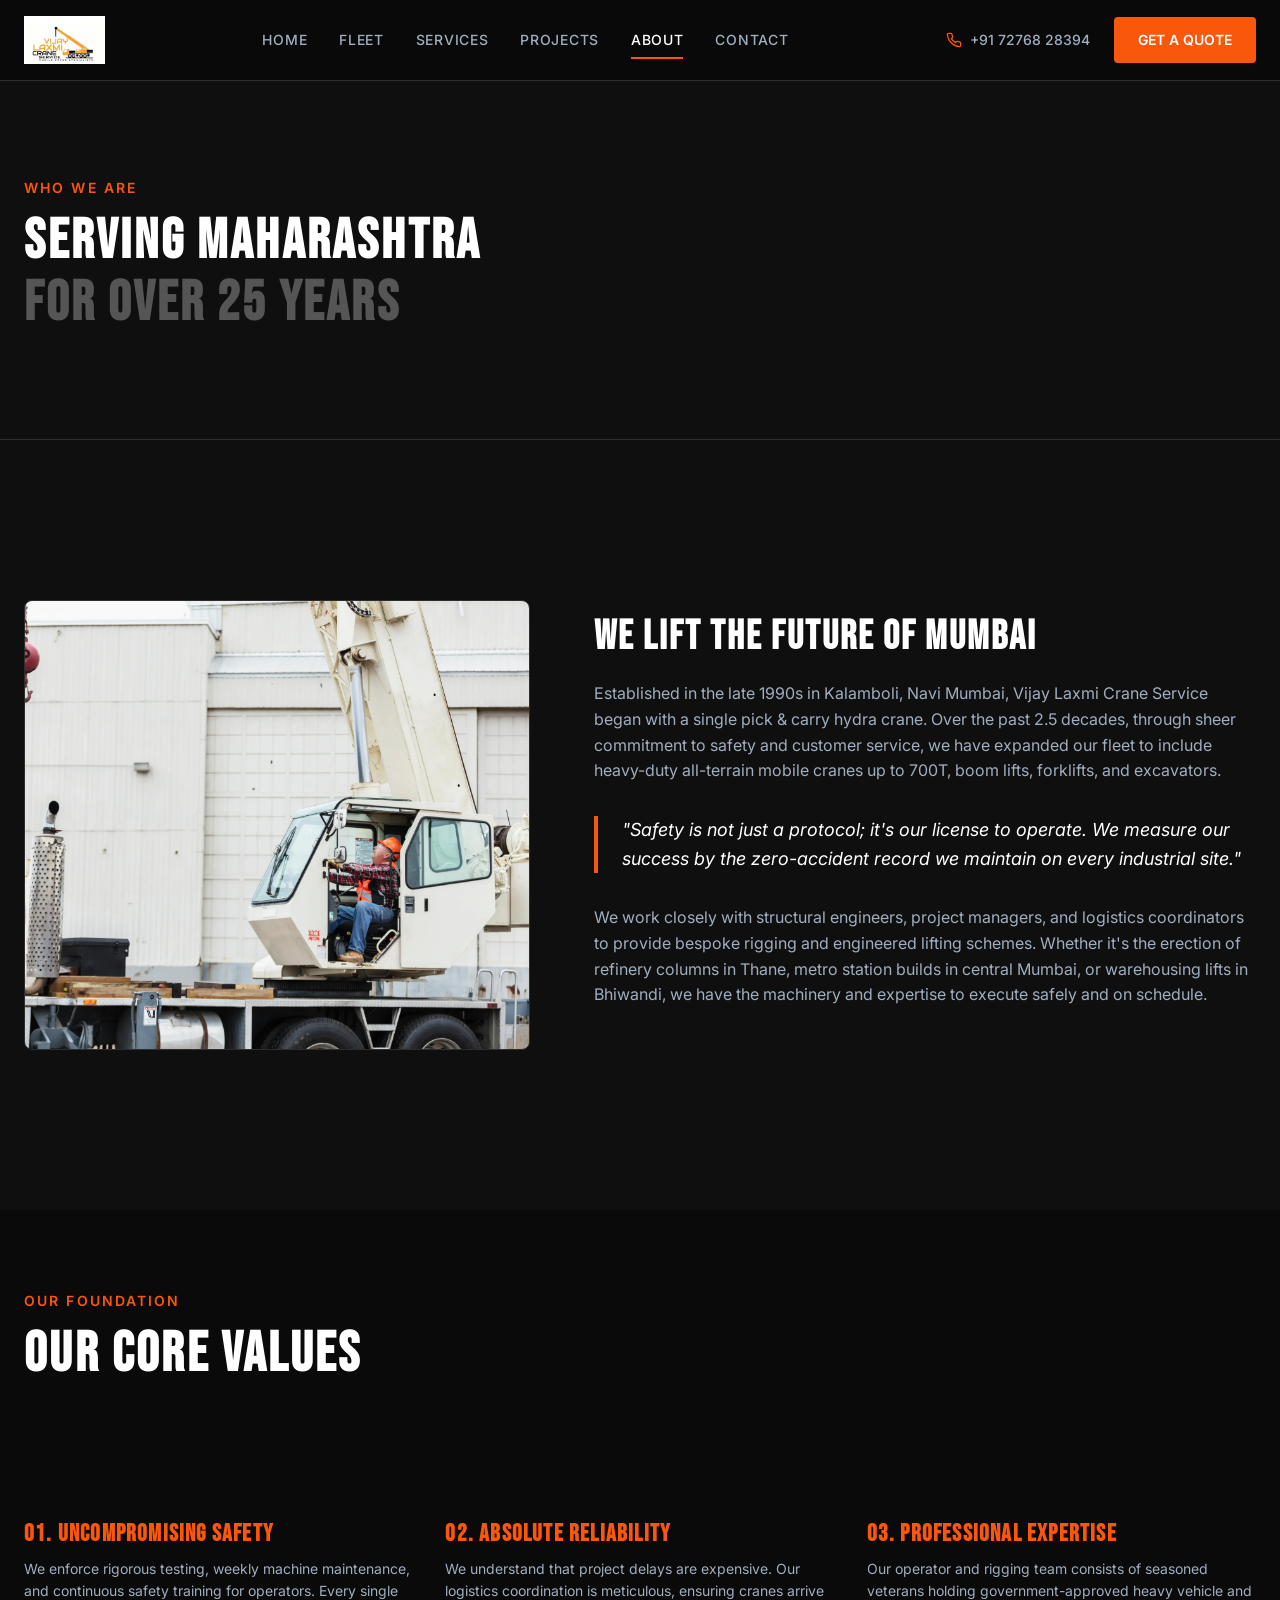
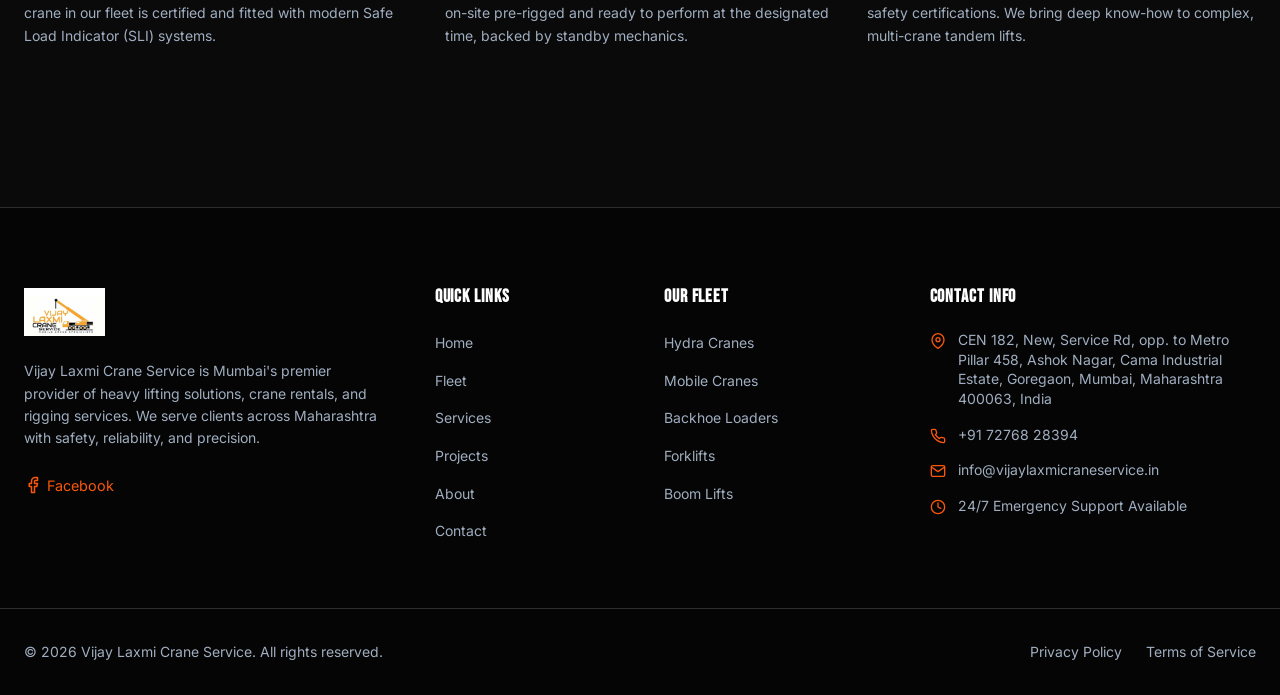
==== commit b81ec111: "update contacts" ====
--- a/about.html
+++ b/about.html
@@ -5,7 +5,7 @@
     <meta name="viewport" content="width=device-width, initial-scale=1.0">
     <title>About Us — Vijay Laxmi Crane Service Mumbai</title>
     <meta name="description" content="Learn more about Vijay Laxmi Crane Service. Serving Mumbai & Maharashtra with premium crane hire and rigging solutions for over 25 years.">
-    <link rel="stylesheet" href="style.css">
+    <link rel="stylesheet" href="style.css?v=1.1">
 </head>
 <body>
 
@@ -122,6 +122,14 @@
             <div class="footer-col footer-col-about">
                 <img src="images/horizontal.png" alt="Vijay Laxmi Crane Service">
                 <p class="footer-about-text">Vijay Laxmi Crane Service is Mumbai's premier provider of heavy lifting solutions, crane rentals, and rigging services. We serve clients across Maharashtra with safety, reliability, and precision.</p>
+                <div class="footer-social" style="margin-top: 1rem; display: flex; gap: 10px;">
+                    <a href="https://www.facebook.com/vijaylaxmicrane/" target="_blank" style="color: var(--primary-color); display: flex; align-items: center; gap: 5px; font-size: 0.9rem; text-decoration: none;">
+                        <svg xmlns="http://www.w3.org/2000/svg" width="18" height="18" viewBox="0 0 24 24" fill="none" stroke="currentColor" stroke-width="2" stroke-linecap="round" stroke-linejoin="round" style="vertical-align: middle;">
+                            <path d="M18 2h-3a5 5 0 0 0-5 5v3H7v4h3v8h4v-8h3l1-4h-4V7a1 1 0 0 1 1-1h3z"></path>
+                        </svg>
+                        <span>Facebook</span>
+                    </a>
+                </div>
             </div>
             
             <div class="footer-col">
@@ -155,15 +163,14 @@
                             <path d="M21 10c0 7-9 13-9 13s-9-6-9-13a9 9 0 0 1 18 0z"></path>
                             <circle cx="12" cy="10" r="3"></circle>
                         </svg>
-                        <span>Plot No. 12, Sector 10, Kalamboli, Navi Mumbai, Maharashtra 410218</span>
+                        <span>CEN 182, New, Service Rd, opp. to Metro Pillar 458, Ashok Nagar, Cama Industrial Estate, Goregaon, Mumbai, Maharashtra 400063, India</span>
                     </div>
                     <div class="contact-info-item">
                         <svg xmlns="http://www.w3.org/2000/svg" width="16" height="16" viewBox="0 0 24 24" fill="none" stroke="currentColor" stroke-width="2" stroke-linecap="round" stroke-linejoin="round">
                             <path d="M22 16.92v3a2 2 0 0 1-2.18 2 19.79 19.79 0 0 1-8.63-3.07 19.5 19.5 0 0 1-6-6 19.79 19.79 0 0 1-3.07-8.67A2 2 0 0 1 4.11 2h3a2 2 0 0 1 2 1.72 12.84 12.84 0 0 0 .7 2.81 2 2 0 0 1-.45 2.11L8.09 9.91a16 16 0 0 0 6 6l1.27-1.27a2 2 0 0 1 2.11-.45 12.84 12.84 0 0 0 2.81.7A2 2 0 0 1 22 16.92z"></path>
                         </svg>
                         <span>
-                            <a href="tel:+917276828394">+91 72768 28394</a><br>
-                            <a href="tel:+919322051683">+91 93220 51683</a>
+                            <a href="tel:+917276828394">+91 72768 28394</a>
                         </span>
                     </div>
                     <div class="contact-info-item">
@@ -171,7 +178,7 @@
                             <path d="M4 4h16c1.1 0 2 .9 2 2v12c0 1.1-.9 2-2 2H4c-1.1 0-2-.9-2-2V6c0-1.1.9-2 2-2z"></path>
                             <polyline points="22,6 12,13 2,6"></polyline>
                         </svg>
-                        <span><a href="mailto:info@vijaylaxmicranes.com">info@vijaylaxmicranes.com</a></span>
+                        <span><a href="mailto:info@vijaylaxmicraneservice.in">info@vijaylaxmicraneservice.in</a></span>
                     </div>
                     <div class="contact-info-item">
                         <svg xmlns="http://www.w3.org/2000/svg" width="16" height="16" viewBox="0 0 24 24" fill="none" stroke="currentColor" stroke-width="2" stroke-linecap="round" stroke-linejoin="round">
--- a/style.css
+++ b/style.css
@@ -764,16 +764,19 @@
     gap: 4rem;
 }
 
+.services-left {
+    position: static;
+}
+
 @media (min-width: 992px) {
     .services-layout {
         grid-template-columns: 1.2fr 1.8fr;
         align-items: start;
     }
-}
-
-.services-left {
-    position: sticky;
-    top: 7rem;
+    .services-left {
+        position: sticky;
+        top: 7rem;
+    }
 }
 
 .services-left p {
